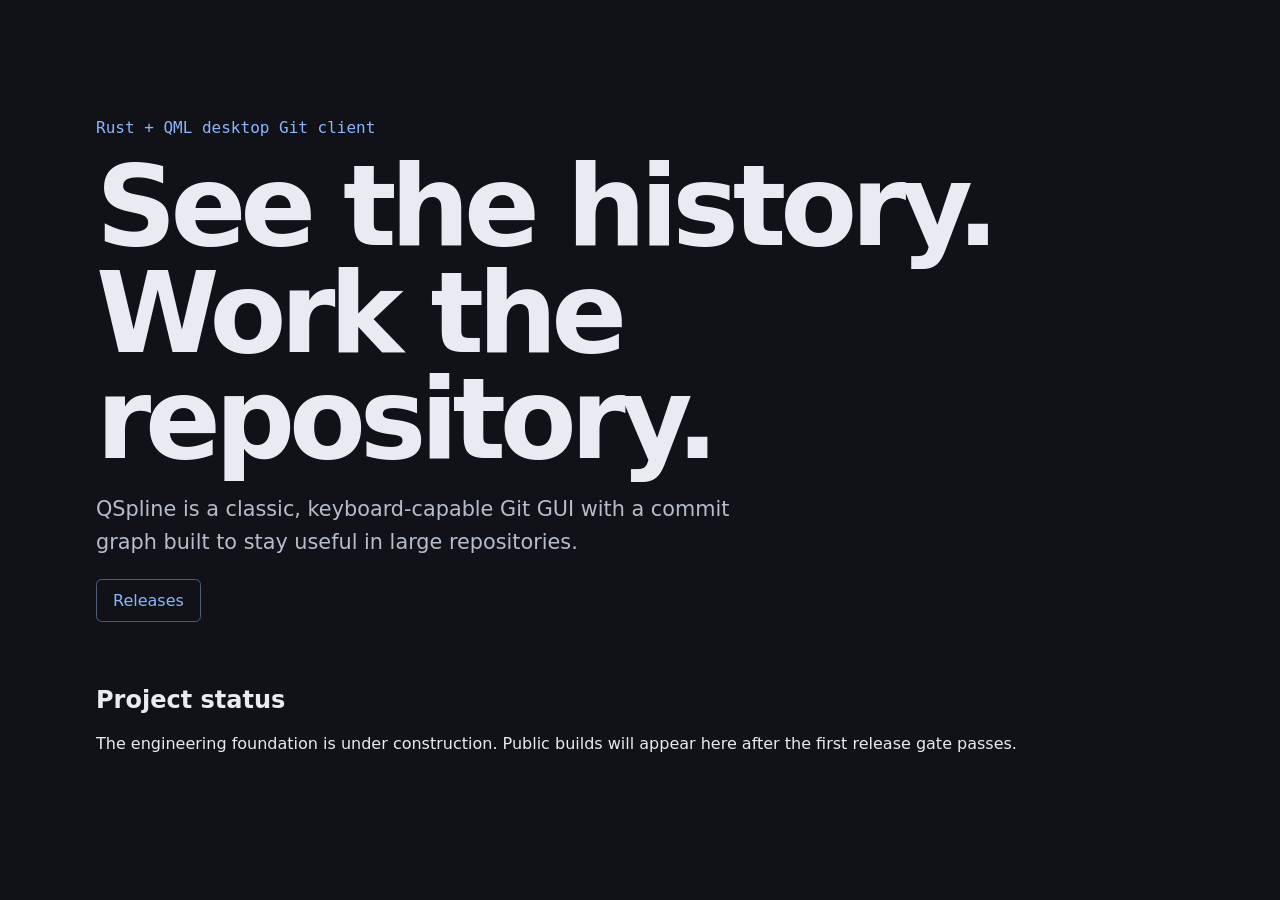
==== website/index.html @ 766a34e2 "Sync QSpline website from Forgejo" ====
<!doctype html>
<html lang="en">
<head>
  <meta charset="utf-8">
  <meta name="viewport" content="width=device-width, initial-scale=1">
  <meta name="description" content="QSpline is a graph-first Git GUI built with Rust and QML.">
  <title>QSpline</title>
  <link rel="stylesheet" href="styles.css">
</head>
<body>
  <main>
    <p class="eyebrow">Rust + QML desktop Git client</p>
    <h1>See the history. Work the repository.</h1>
    <p class="lede">QSpline is a classic, keyboard-capable Git GUI with a commit graph built to stay useful in large repositories.</p>
    <p><a class="button" href="releases.html">Releases</a></p>
    <section aria-labelledby="status-title">
      <h2 id="status-title">Project status</h2>
      <p>The engineering foundation is under construction. Public builds will appear here after the first release gate passes.</p>
    </section>
  </main>
</body>
</html>
---- website/styles.css ----
:root {
  color-scheme: dark;
  font-family: ui-sans-serif, system-ui, sans-serif;
  background: #101217;
  color: #e8ebf2;
}
body { margin: 0; }
main { max-width: 68rem; margin: 0 auto; padding: clamp(2rem, 8vw, 8rem) 1.5rem; }
h1 { max-width: 13ch; margin: 0; font-size: clamp(3rem, 9vw, 7rem); line-height: .95; letter-spacing: -.055em; }
h2 { margin-top: 4rem; }
a { color: #8bb5ff; }
.eyebrow { color: #8bb5ff; font-family: ui-monospace, monospace; }
.lede { max-width: 42rem; font-size: 1.3rem; line-height: 1.55; color: #b6bdca; }
.button { display: inline-block; padding: .7rem 1rem; border: 1px solid #4e5d78; border-radius: .35rem; text-decoration: none; }
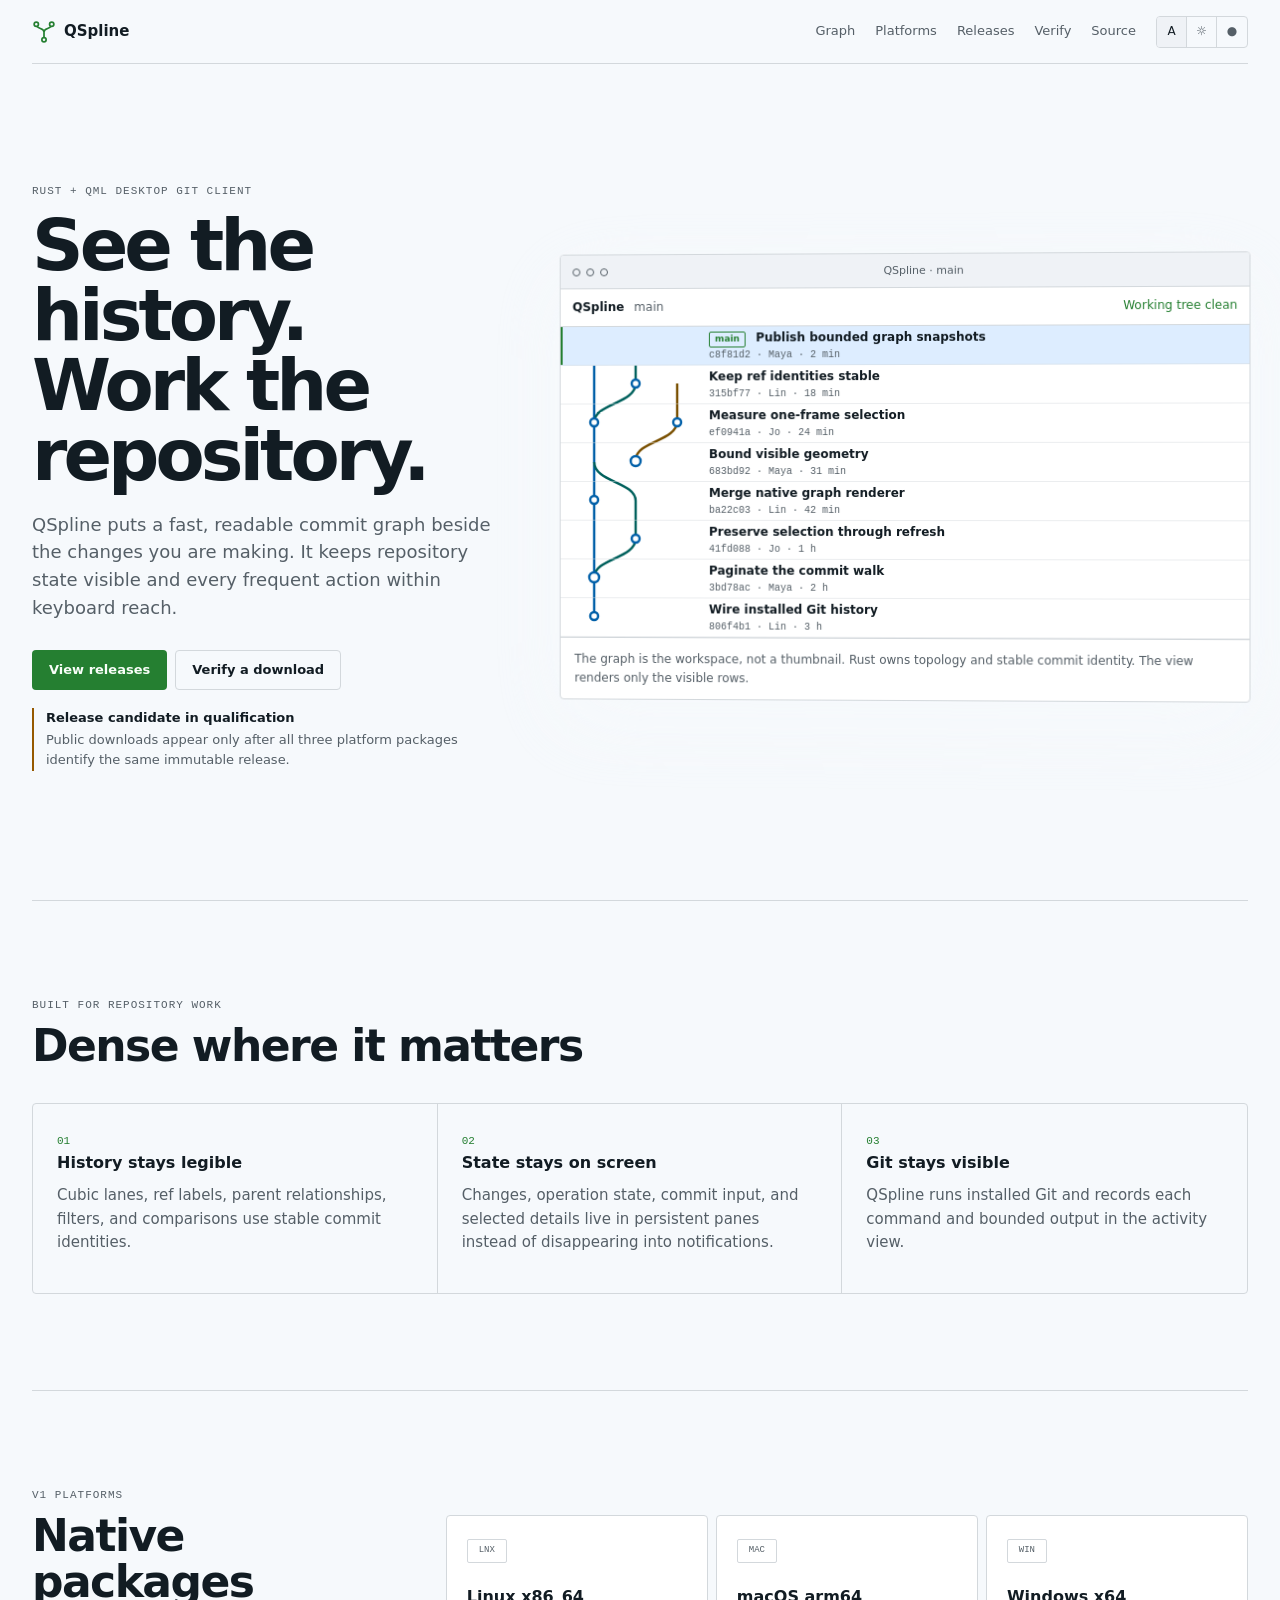
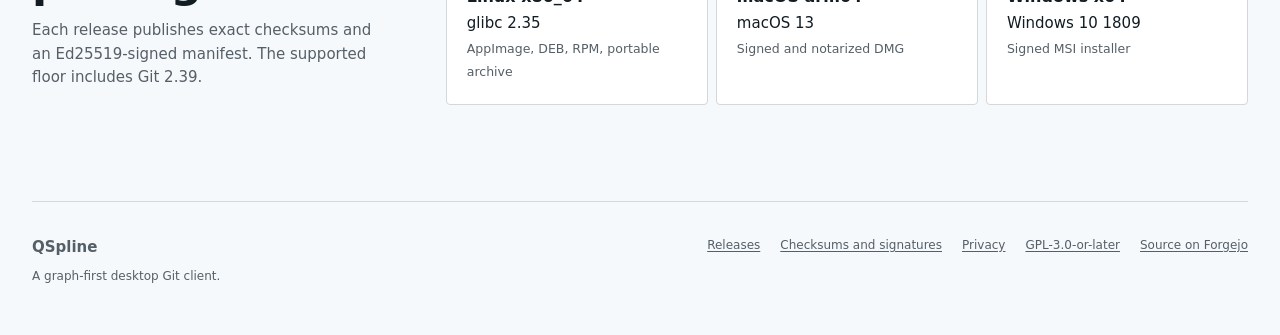
==== commit 166d0fe1: "Sync QSpline website from Forgejo" ====
--- a/website/index.html
+++ b/website/index.html
@@ -1,23 +1,110 @@
 <!doctype html>
-<html lang="en">
+<html lang="en" data-theme="dark">
 <head>
   <meta charset="utf-8">
   <meta name="viewport" content="width=device-width, initial-scale=1">
-  <meta name="description" content="QSpline is a graph-first Git GUI built with Rust and QML.">
-  <title>QSpline</title>
+  <meta name="description" content="QSpline is a graph-first desktop Git client for Linux, macOS, and Windows.">
+  <meta name="color-scheme" content="light dark">
+  <title>QSpline · Graph-first Git</title>
   <link rel="stylesheet" href="styles.css">
+  <script src="releases.js" defer></script>
 </head>
 <body>
-  <main>
-    <p class="eyebrow">Rust + QML desktop Git client</p>
-    <h1>See the history. Work the repository.</h1>
-    <p class="lede">QSpline is a classic, keyboard-capable Git GUI with a commit graph built to stay useful in large repositories.</p>
-    <p><a class="button" href="releases.html">Releases</a></p>
-    <section aria-labelledby="status-title">
-      <h2 id="status-title">Project status</h2>
-      <p>The engineering foundation is under construction. Public builds will appear here after the first release gate passes.</p>
+  <a class="skip-link" href="#content">Skip to content</a>
+  <header class="site-header">
+    <a class="wordmark" href="index.html" aria-label="QSpline home">
+      <svg viewBox="0 0 28 28" aria-hidden="true"><path d="M5 5c0 6 9 4 9 9v9M23 5c0 6-9 4-9 9"/><circle cx="5" cy="5" r="2.5"/><circle cx="23" cy="5" r="2.5"/><circle cx="14" cy="23" r="2.5"/></svg>
+      QSpline
+    </a>
+    <nav aria-label="Primary navigation">
+      <a href="#graph">Graph</a>
+      <a href="#platforms">Platforms</a>
+      <a href="releases.html">Releases</a>
+      <a href="releases.html#verify">Verify</a>
+      <a href="https://code.lamers-cloud.de/mlamers/QSpline">Source</a>
+    </nav>
+    <div class="theme-switch" role="group" aria-label="Appearance">
+      <button type="button" data-theme="system" aria-pressed="true">System</button>
+      <button type="button" data-theme="light" aria-pressed="false">Light</button>
+      <button type="button" data-theme="dark" aria-pressed="false">Dark</button>
+    </div>
+  </header>
+
+  <main id="content">
+    <section class="hero" aria-labelledby="hero-title">
+      <div class="hero-copy">
+        <p class="kicker">Rust + QML desktop Git client</p>
+        <h1 id="hero-title">See the history.<br>Work the repository.</h1>
+        <p class="lede">QSpline puts a fast, readable commit graph beside the changes you are making. It keeps repository state visible and every frequent action within keyboard reach.</p>
+        <div class="hero-actions">
+          <a class="button primary" href="releases.html" data-download-link>View releases</a>
+          <a class="button quiet" href="releases.html#verify">Verify a download</a>
+        </div>
+        <div class="availability" id="recommended-download" data-release-summary aria-live="polite" aria-atomic="true">
+          <strong>Release candidate in qualification</strong>
+          <span>Public downloads appear only after all three platform packages identify the same immutable release.</span>
+        </div>
+      </div>
+
+      <figure class="product-proof" id="graph" aria-labelledby="proof-caption">
+        <div class="window-bar" aria-hidden="true"><i></i><i></i><i></i><span>QSpline · main</span></div>
+        <div class="repository-bar"><strong>QSpline</strong><span>main</span><span class="repo-state">Working tree clean</span></div>
+        <div class="graph-table" role="img" aria-labelledby="graph-title graph-description">
+          <svg class="graph-lines" viewBox="0 0 150 312" preserveAspectRatio="none">
+            <title id="graph-title">QSpline commit graph</title>
+            <desc id="graph-description">Three labeled branch lanes merge into main across eight commits. Commit subjects repeat the topology without relying on color.</desc>
+            <path class="lane lane-a" d="M34 18v276"/>
+            <path class="lane lane-b" d="M76 18v39c0 20-42 20-42 39"/>
+            <path class="lane lane-b" d="M34 136c0 20 42 20 42 39v38c0 20-42 20-42 39"/>
+            <path class="lane lane-c" d="M118 57v38c0 20-42 20-42 39"/>
+            <g class="nodes"><circle cx="34" cy="18" r="5"/><circle cx="76" cy="57" r="4"/><circle cx="118" cy="96" r="4"/><circle cx="34" cy="96" r="4"/><circle cx="76" cy="135" r="5"/><circle cx="34" cy="174" r="4"/><circle cx="76" cy="213" r="4"/><circle cx="34" cy="252" r="5"/><circle cx="34" cy="291" r="4"/></g>
+          </svg>
+          <div class="commit selected"><span class="topology">Main lane, HEAD</span><div><b><span class="ref-pill">main</span> Publish bounded graph snapshots</b><small>c8f81d2 · Maya · 2 min</small></div></div>
+          <div class="commit"><span class="topology">Feature lane</span><div><b>Keep ref identities stable</b><small>315bf77 · Lin · 18 min</small></div></div>
+          <div class="commit"><span class="topology">Review lane</span><div><b>Measure one-frame selection</b><small>ef0941a · Jo · 24 min</small></div></div>
+          <div class="commit"><span class="topology">Main lane</span><div><b>Bound visible geometry</b><small>683bd92 · Maya · 31 min</small></div></div>
+          <div class="commit"><span class="topology">Merge to main</span><div><b>Merge native graph renderer</b><small>ba22c03 · Lin · 42 min</small></div></div>
+          <div class="commit"><span class="topology">Main lane</span><div><b>Preserve selection through refresh</b><small>41fd088 · Jo · 1 h</small></div></div>
+          <div class="commit"><span class="topology">Feature lane</span><div><b>Paginate the commit walk</b><small>3bd78ac · Maya · 2 h</small></div></div>
+          <div class="commit"><span class="topology">Merge to main</span><div><b>Wire installed Git history</b><small>806f4b1 · Lin · 3 h</small></div></div>
+        </div>
+        <figcaption id="proof-caption">The graph is the workspace, not a thumbnail. Rust owns topology and stable commit identity. The view renders only the visible rows.</figcaption>
+      </figure>
+    </section>
+
+    <section class="principles" aria-labelledby="principles-title">
+      <p class="kicker">Built for repository work</p>
+      <h2 id="principles-title">Dense where it matters</h2>
+      <div class="feature-grid">
+        <article><span class="feature-number">01</span><h3>History stays legible</h3><p>Cubic lanes, ref labels, parent relationships, filters, and comparisons use stable commit identities.</p></article>
+        <article><span class="feature-number">02</span><h3>State stays on screen</h3><p>Changes, operation state, commit input, and selected details live in persistent panes instead of disappearing into notifications.</p></article>
+        <article><span class="feature-number">03</span><h3>Git stays visible</h3><p>QSpline runs installed Git and records each command and bounded output in the activity view.</p></article>
+      </div>
+    </section>
+
+    <section class="platforms" id="platforms" aria-labelledby="platforms-title">
+      <div><p class="kicker">v1 platforms</p><h2 id="platforms-title">Native packages</h2><p>Each release publishes exact checksums and an Ed25519-signed manifest. The supported floor includes Git 2.39.</p></div>
+      <div class="platform-grid">
+        <article><span aria-hidden="true">LNX</span><h3>Linux x86_64</h3><p>glibc 2.35</p><small>AppImage, DEB, RPM, portable archive</small></article>
+        <article><span aria-hidden="true">MAC</span><h3>macOS arm64</h3><p>macOS 13</p><small>Signed and notarized DMG</small></article>
+        <article><span aria-hidden="true">WIN</span><h3>Windows x64</h3><p>Windows 10 1809</p><small>Signed MSI installer</small></article>
+      </div>
+      <div class="unsupported" data-unsupported hidden tabindex="-1">
+        <strong data-unsupported-title>This platform is not in v1.</strong>
+        <p>QSpline v1 publishes Linux x86_64, macOS arm64, and Windows x64. You can build from source or follow the release feed.</p>
+      </div>
     </section>
   </main>
+
+  <footer>
+    <div><a class="wordmark" href="index.html">QSpline</a><p>A graph-first desktop Git client.</p></div>
+    <nav aria-label="Project links">
+      <a href="releases.html">Releases</a>
+      <a href="releases.html#verify">Checksums and signatures</a>
+      <a href="releases.html#privacy">Privacy</a>
+      <a href="https://www.gnu.org/licenses/gpl-3.0.html">GPL-3.0-or-later</a>
+      <a href="https://code.lamers-cloud.de/mlamers/QSpline">Source on Forgejo</a>
+    </nav>
+  </footer>
 </body>
 </html>
-
--- a/website/styles.css
+++ b/website/styles.css
@@ -1,15 +1,216 @@
 :root {
+  color-scheme: light dark;
+  --font-display: -apple-system, BlinkMacSystemFont, "SF Pro Display", "Segoe UI", system-ui, sans-serif;
+  --font-body: -apple-system, BlinkMacSystemFont, "SF Pro Text", "Segoe UI", system-ui, sans-serif;
+  --font-mono: "JetBrains Mono", "IBM Plex Mono", ui-monospace, Menlo, Consolas, monospace;
+  --radius: 4px;
+  --page: min(100% - 40px, 1440px);
+}
+
+html[data-theme="light"] {
+  --bg: oklch(98% 0.005 250);
+  --surface: oklch(100% 0 0);
+  --surface-2: oklch(96% 0.006 250);
+  --fg: oklch(22% 0.02 240);
+  --muted: oklch(48% 0.018 240);
+  --border: oklch(88% 0.008 240);
+  --accent: oklch(52.6% 0.142 145.2);
+  --accent-fg: oklch(99% 0.01 145);
+  --danger: oklch(49% 0.18 25);
+  --warning: oklch(52% 0.14 75);
+  --lane-a: oklch(48% 0.14 250);
+  --lane-b: oklch(42% 0.12 190);
+  --lane-c: oklch(46% 0.13 85);
+  --selection: oklch(94% 0.03 250);
+  color-scheme: light;
+}
+
+html[data-theme="dark"] {
+  --bg: oklch(18% 0.012 250);
+  --surface: oklch(22.5% 0.010 250);
+  --surface-2: oklch(27% 0.010 250);
+  --fg: oklch(93% 0.010 240);
+  --muted: oklch(70% 0.014 240);
+  --border: oklch(35% 0.010 240);
+  --accent: oklch(72% 0.16 145);
+  --accent-fg: oklch(18% 0.03 145);
+  --danger: oklch(70% 0.18 25);
+  --warning: oklch(80% 0.14 75);
+  --lane-a: oklch(72% 0.14 250);
+  --lane-b: oklch(74% 0.13 190);
+  --lane-c: oklch(76% 0.14 95);
+  --selection: oklch(31% 0.04 250);
   color-scheme: dark;
-  font-family: ui-sans-serif, system-ui, sans-serif;
-  background: #101217;
-  color: #e8ebf2;
-}
-body { margin: 0; }
-main { max-width: 68rem; margin: 0 auto; padding: clamp(2rem, 8vw, 8rem) 1.5rem; }
-h1 { max-width: 13ch; margin: 0; font-size: clamp(3rem, 9vw, 7rem); line-height: .95; letter-spacing: -.055em; }
-h2 { margin-top: 4rem; }
-a { color: #8bb5ff; }
-.eyebrow { color: #8bb5ff; font-family: ui-monospace, monospace; }
-.lede { max-width: 42rem; font-size: 1.3rem; line-height: 1.55; color: #b6bdca; }
-.button { display: inline-block; padding: .7rem 1rem; border: 1px solid #4e5d78; border-radius: .35rem; text-decoration: none; }
-
+}
+
+* { box-sizing: border-box; }
+html { scroll-behavior: smooth; }
+body { margin: 0; min-width: 320px; background: var(--bg); color: var(--fg); font-family: var(--font-body); font-size: 15px; line-height: 1.55; }
+a { color: inherit; text-underline-offset: .2em; }
+button { color: inherit; font: inherit; }
+:focus-visible { outline: 2px solid var(--accent); outline-offset: 3px; }
+[hidden] { display: none !important; }
+.skip-link { position: fixed; z-index: 20; top: 8px; left: 8px; padding: 8px 12px; background: var(--accent); color: var(--accent-fg); transform: translateY(-150%); }
+.skip-link:focus { transform: none; }
+
+.site-header { width: var(--page); min-height: 56px; margin: 0 auto; display: flex; align-items: center; gap: 20px; border-bottom: 1px solid var(--border); }
+.wordmark { display: inline-flex; align-items: center; gap: 8px; font-size: 15px; font-weight: 720; text-decoration: none; }
+.wordmark svg { width: 24px; height: 24px; fill: var(--bg); stroke: var(--accent); stroke-width: 2; }
+.site-header nav { display: none; gap: 20px; margin-left: auto; }
+.site-header nav a { color: var(--muted); font-size: 13px; text-decoration: none; }
+.site-header nav a:hover, .site-header nav a[aria-current="page"] { color: var(--fg); }
+.theme-switch { display: flex; margin-left: auto; border: 1px solid var(--border); border-radius: var(--radius); overflow: hidden; }
+.theme-switch button { width: 30px; height: 30px; padding: 0; overflow: hidden; border: 0; border-right: 1px solid var(--border); background: transparent; color: transparent; font-size: 0; }
+.theme-switch button:last-child { border-right: 0; }
+.theme-switch button::after { display: block; color: var(--muted); font-size: 12px; }
+.theme-switch button[data-theme="system"]::after { content: "A"; }
+.theme-switch button[data-theme="light"]::after { content: "☼"; }
+.theme-switch button[data-theme="dark"]::after { content: "●"; }
+.theme-switch button[aria-pressed="true"] { background: var(--surface-2); }
+.theme-switch button[aria-pressed="true"]::after { color: var(--fg); }
+
+main, footer { width: var(--page); margin: 0 auto; }
+.hero { display: grid; gap: 42px; padding: 64px 0 76px; }
+.hero-copy { align-self: center; }
+.kicker { margin: 0 0 9px; color: var(--muted); font-family: var(--font-mono); font-size: 11px; letter-spacing: .09em; text-transform: uppercase; }
+h1, h2, h3, p { margin-top: 0; }
+h1 { margin-bottom: 20px; font-size: clamp(42px, 12vw, 70px); font-weight: 720; letter-spacing: -.055em; line-height: .98; }
+h2 { margin-bottom: 14px; font-size: clamp(30px, 6vw, 44px); letter-spacing: -.035em; line-height: 1.05; }
+h3 { margin-bottom: 8px; font-size: 16px; }
+.lede { max-width: 47ch; color: var(--muted); font-size: 18px; line-height: 1.55; }
+.hero-actions { display: flex; flex-wrap: wrap; gap: 8px; margin: 28px 0 18px; }
+.button { display: inline-flex; align-items: center; justify-content: center; min-height: 40px; padding: 0 16px; border: 1px solid var(--border); border-radius: var(--radius); font-size: 13px; font-weight: 680; text-decoration: none; }
+.button.primary { border-color: transparent; background: var(--accent); color: var(--accent-fg); }
+.button.quiet:hover { background: var(--surface-2); }
+.availability, [data-release-summary] { display: grid; gap: 2px; max-width: 590px; padding-left: 12px; border-left: 2px solid var(--warning); color: var(--muted); font-size: 13px; }
+.availability strong, [data-release-summary] strong { color: var(--fg); }
+
+.product-proof { min-width: 0; margin: 0; overflow: hidden; border: 1px solid var(--border); border-radius: var(--radius); background: var(--surface); box-shadow: 0 24px 80px color-mix(in oklch, var(--bg), transparent 30%); }
+.window-bar { display: flex; align-items: center; gap: 6px; height: 34px; padding: 0 12px; border-bottom: 1px solid var(--border); background: var(--surface-2); }
+.window-bar i { width: 8px; height: 8px; border: 1px solid var(--muted); border-radius: 50%; }
+.window-bar span { margin: 0 auto; color: var(--muted); font-size: 11px; }
+.repository-bar { display: flex; align-items: center; gap: 10px; height: 38px; padding: 0 12px; border-bottom: 1px solid var(--border); font-size: 12px; }
+.repository-bar > span { color: var(--muted); }
+.repository-bar .repo-state { margin-left: auto; color: var(--accent); }
+.graph-table { position: relative; height: 312px; overflow: hidden; }
+.graph-lines { position: absolute; z-index: 1; inset: 0 auto 0 0; width: 150px; height: 312px; fill: var(--surface); stroke-width: 2.4; }
+.graph-lines .lane { fill: none; vector-effect: non-scaling-stroke; }
+.lane-a { stroke: var(--lane-a); }
+.lane-b { stroke: var(--lane-b); }
+.lane-c { stroke: var(--lane-c); }
+.nodes { fill: var(--surface); stroke: var(--lane-a); stroke-width: 2.4; vector-effect: non-scaling-stroke; }
+.commit { position: relative; z-index: 2; display: grid; grid-template-columns: 150px minmax(0, 1fr); align-items: center; height: 39px; padding-right: 12px; border-bottom: 1px solid color-mix(in oklch, var(--border), transparent 55%); }
+.commit.selected { background: var(--selection); box-shadow: inset 2px 0 var(--accent); }
+.commit .topology { padding-left: 10px; overflow: hidden; color: transparent; font-size: 0; }
+.commit div { min-width: 0; }
+.commit b, .commit small { display: block; overflow: hidden; text-overflow: ellipsis; white-space: nowrap; }
+.commit b { font-size: 12px; }
+.commit small { color: var(--muted); font-family: var(--font-mono); font-size: 10px; }
+.ref-pill { display: inline-flex; height: 16px; align-items: center; margin-right: 6px; padding: 0 5px; border: 1px solid var(--accent); border-radius: 2px; color: var(--accent); font-size: 9px; }
+.product-proof figcaption { padding: 12px 14px; border-top: 1px solid var(--border); color: var(--muted); font-size: 12px; }
+
+.principles, .platforms { padding: 72px 0; border-top: 1px solid var(--border); }
+.feature-grid { display: grid; gap: 0; margin-top: 34px; border: 1px solid var(--border); border-radius: var(--radius); }
+.feature-grid article { padding: 24px; border-bottom: 1px solid var(--border); }
+.feature-grid article:last-child { border-bottom: 0; }
+.feature-grid p, .platforms > div:first-child > p:last-child { color: var(--muted); }
+.feature-number { color: var(--accent); font-family: var(--font-mono); font-size: 11px; }
+.platform-grid { display: grid; gap: 8px; margin-top: 28px; }
+.platform-grid article { padding: 20px; border: 1px solid var(--border); border-radius: var(--radius); background: var(--surface); }
+.platform-grid article > span { display: inline-flex; min-width: 40px; height: 24px; align-items: center; justify-content: center; margin-bottom: 22px; border: 1px solid var(--border); border-radius: 2px; color: var(--muted); font-family: var(--font-mono); font-size: 9px; }
+.platform-grid h3, .platform-grid p { margin-bottom: 2px; }
+.platform-grid small { color: var(--muted); }
+.unsupported { margin-top: 16px; padding: 16px; border: 1px solid var(--danger); border-radius: var(--radius); background: color-mix(in oklch, var(--danger) 8%, var(--surface)); }
+.unsupported p { margin: 4px 0 0; color: var(--muted); }
+
+.release-page { max-width: 1120px; }
+.release-intro { max-width: 720px; padding: 72px 0 56px; }
+.release-intro p:last-child { color: var(--muted); font-size: 18px; }
+.recommendation, .verification, .policy, .release-page > section { padding: 48px 0; border-top: 1px solid var(--border); }
+.recommendation [data-release-summary] { margin-top: 20px; }
+.recommended-asset { display: flex; flex-wrap: wrap; align-items: center; gap: 10px; }
+.recommended-asset .button { margin-top: 10px; }
+.section-heading { display: flex; align-items: end; justify-content: space-between; gap: 16px; }
+.text-link { color: var(--accent); font-size: 13px; }
+.release-list { display: grid; gap: 12px; margin-top: 20px; }
+.release-card { overflow: hidden; border: 1px solid var(--border); border-radius: var(--radius); background: var(--surface); }
+.release-card > header { display: flex; flex-wrap: wrap; align-items: baseline; gap: 10px; padding: 16px 18px; border-bottom: 1px solid var(--border); }
+.release-card h3 { margin: 0; font-size: 20px; }
+.channel { padding: 2px 6px; border: 1px solid var(--border); border-radius: 2px; color: var(--muted); font-family: var(--font-mono); font-size: 10px; text-transform: uppercase; }
+.release-card time { margin-left: auto; color: var(--muted); font-size: 12px; }
+.release-notes { margin: 0; padding: 14px 18px 14px 36px; border-bottom: 1px solid var(--border); color: var(--muted); }
+.asset-list { margin: 0; padding: 0; list-style: none; }
+.asset { display: grid; gap: 8px; padding: 14px 18px; border-bottom: 1px solid var(--border); }
+.asset:last-child { border-bottom: 0; }
+.asset-name { min-width: 0; }
+.asset-name a { color: var(--fg); font-weight: 650; overflow-wrap: anywhere; }
+.asset-name small, .asset-meta { display: block; color: var(--muted); }
+.asset-meta { font-size: 12px; }
+.digest { overflow-x: auto; color: var(--muted); font-family: var(--font-mono); font-size: 10px; white-space: nowrap; }
+.empty-release { padding: 22px; border: 1px solid var(--border); border-radius: var(--radius); background: var(--surface); }
+.empty-release p { margin: 4px 0 0; color: var(--muted); }
+.verification > p { max-width: 72ch; color: var(--muted); }
+.verify-steps { display: grid; gap: 16px; margin: 28px 0; padding: 0; list-style: none; counter-reset: verify; }
+.verify-steps li { display: grid; grid-template-columns: 34px 1fr; column-gap: 12px; counter-increment: verify; }
+.verify-steps li::before { content: counter(verify); display: flex; width: 28px; height: 28px; grid-row: span 2; align-items: center; justify-content: center; border: 1px solid var(--border); border-radius: 50%; color: var(--accent); font-family: var(--font-mono); font-size: 11px; }
+.verify-steps span { color: var(--muted); }
+pre { max-width: 100%; margin: 22px 0; padding: 16px; overflow-x: auto; border: 1px solid var(--border); border-radius: var(--radius); background: var(--surface); color: var(--fg); font: 11px/1.7 var(--font-mono); }
+.trust-files { display: flex; flex-wrap: wrap; gap: 8px; }
+.trust-files a { font-size: 12px; }
+.policy { max-width: 780px; }
+.policy p { color: var(--muted); }
+
+footer { display: grid; gap: 24px; padding: 34px 0 50px; border-top: 1px solid var(--border); color: var(--muted); font-size: 12px; }
+footer p { margin: 8px 0 0; }
+footer nav { display: flex; flex-wrap: wrap; gap: 12px 20px; }
+footer nav a { color: var(--muted); }
+
+@media (prefers-reduced-motion: reduce) {
+  html { scroll-behavior: auto; }
+}
+
+/* Tablet 768 layout */
+@media (min-width: 700px) {
+  :root { --page: min(100% - 64px, 1440px); }
+  .site-header { min-height: 64px; }
+  .site-header nav { display: flex; }
+  .theme-switch { margin-left: 0; }
+  .hero { padding: 80px 0 90px; }
+  .feature-grid, .platform-grid { grid-template-columns: repeat(3, 1fr); }
+  .feature-grid article { border-right: 1px solid var(--border); border-bottom: 0; }
+  .feature-grid article:last-child { border-right: 0; }
+  .asset { grid-template-columns: minmax(220px, 1.4fr) minmax(150px, .8fr) minmax(250px, 1.2fr); align-items: center; }
+  footer { grid-template-columns: 1fr auto; align-items: start; }
+  footer nav { justify-content: end; }
+}
+
+/* Laptop 1280 layout */
+@media (min-width: 1100px) {
+  .hero { grid-template-columns: minmax(390px, .8fr) minmax(560px, 1.2fr); align-items: center; gap: 64px; min-height: calc(100vh - 64px); }
+  h1 { font-size: clamp(62px, 5.6vw, 82px); }
+  .product-proof { transform: perspective(1200px) rotateY(-1.5deg); }
+  .principles, .platforms { padding: 96px 0; }
+  .platforms { display: grid; grid-template-columns: .6fr 1.4fr; gap: 70px; }
+  .platforms .unsupported { grid-column: 1 / -1; }
+  .release-intro { padding-top: 96px; }
+}
+
+/* Wide 1440 layout */
+@media (min-width: 1400px) {
+  :root { --page: min(100% - 96px, 1440px); }
+  .hero { grid-template-columns: 520px minmax(720px, 1fr); gap: 88px; }
+  .graph-table, .graph-lines { height: 352px; }
+  .commit { height: 44px; }
+  .commit b { font-size: 13px; }
+  .product-proof figcaption { padding: 14px 18px; }
+}
+
+@media (max-width: 430px) {
+  .site-header { gap: 10px; }
+  .theme-switch { margin-left: auto; }
+  .hero { padding-top: 48px; }
+  .repository-bar .repo-state { display: none; }
+  .graph-lines { width: 104px; }
+  .commit { grid-template-columns: 104px minmax(0, 1fr); }
+  .section-heading { align-items: start; flex-direction: column; }
+}
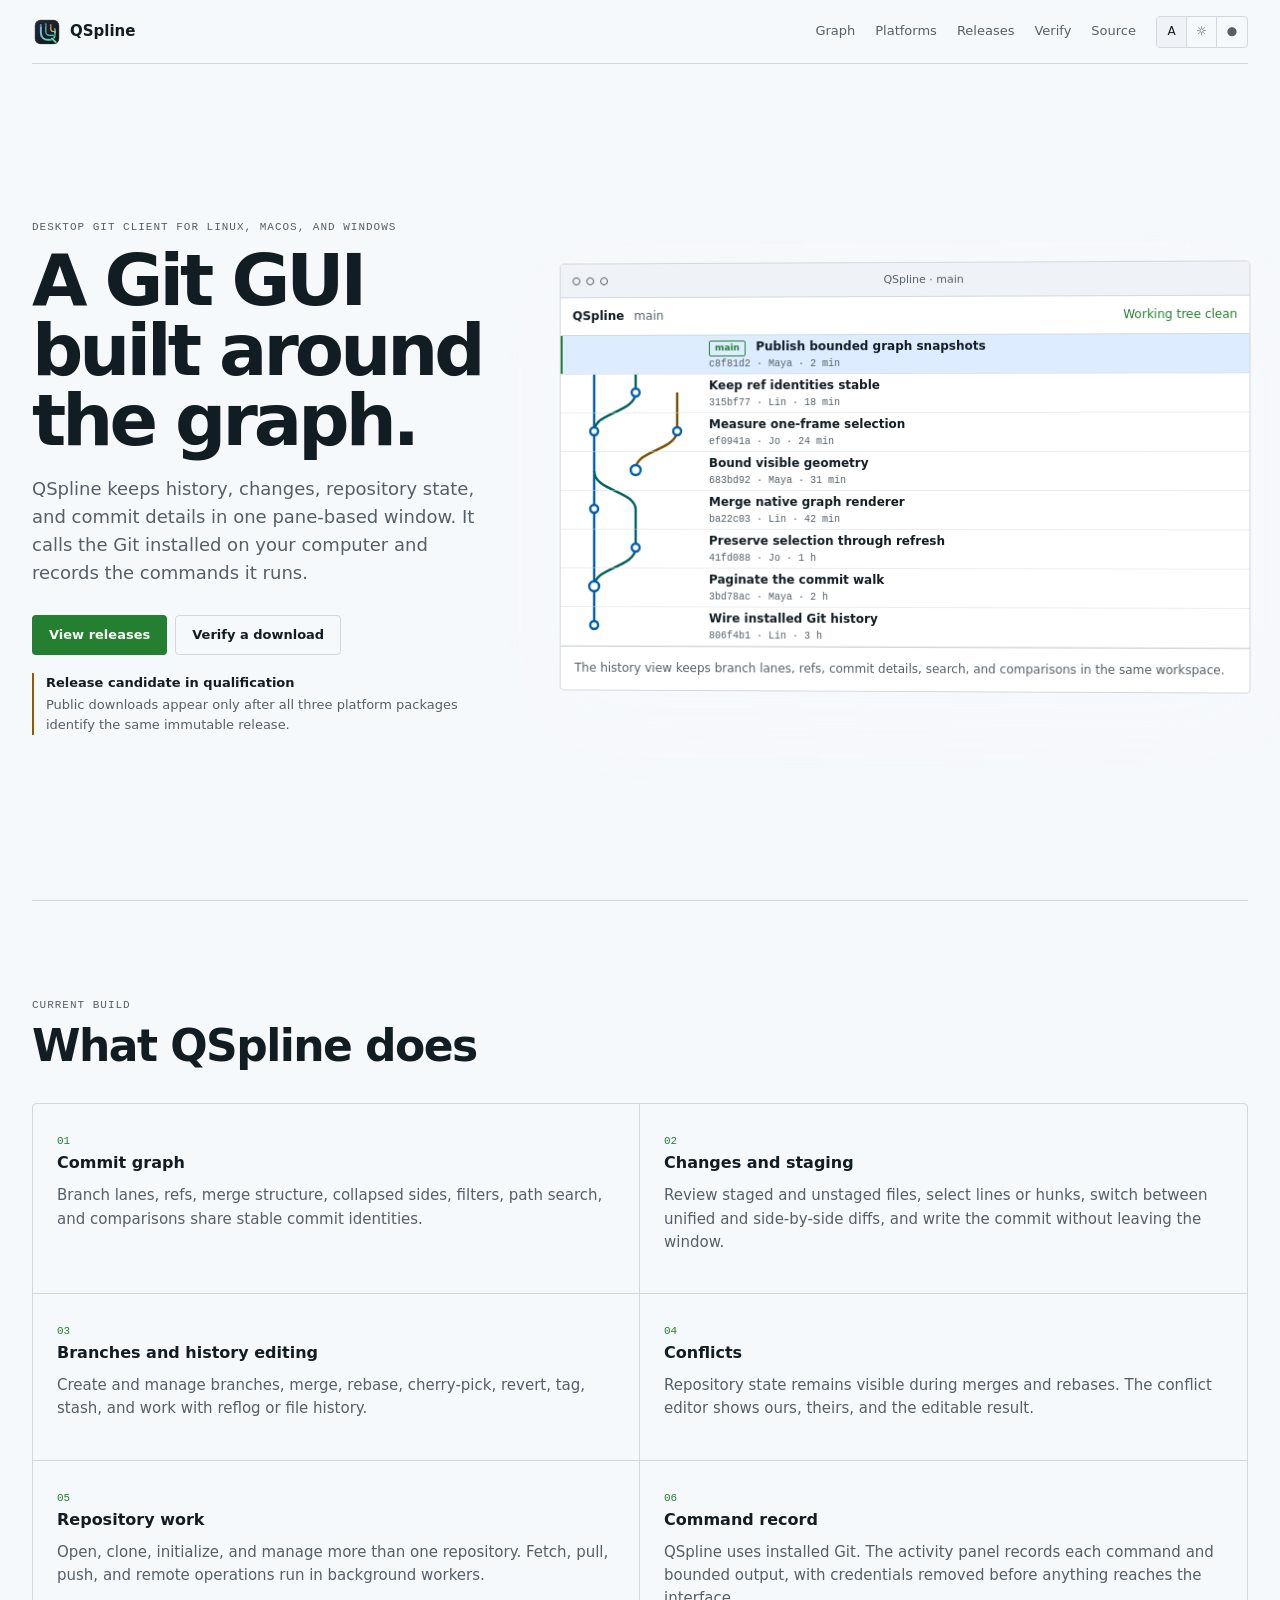
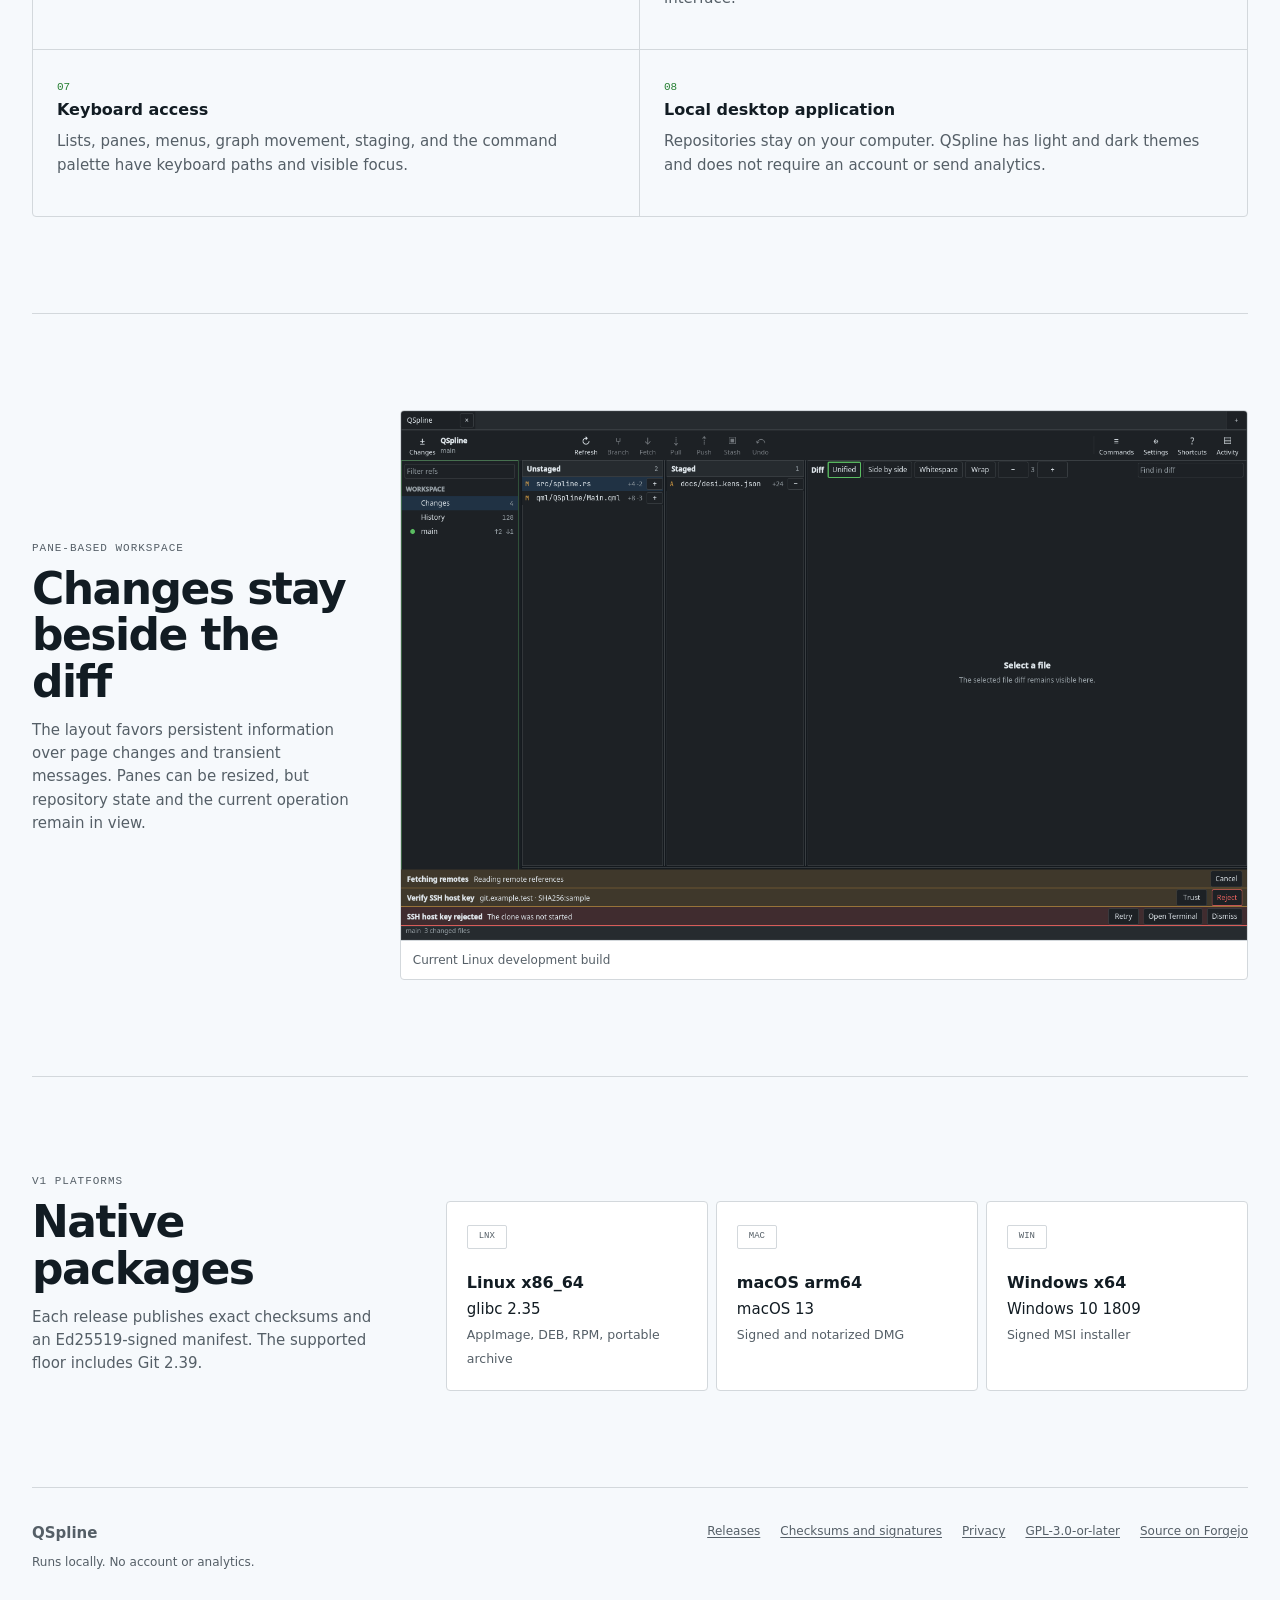
==== commit 8b5cfd06: "Sync QSpline website from Forgejo" ====
--- a/website/index.html
+++ b/website/index.html
@@ -3,9 +3,19 @@
 <head>
   <meta charset="utf-8">
   <meta name="viewport" content="width=device-width, initial-scale=1">
-  <meta name="description" content="QSpline is a graph-first desktop Git client for Linux, macOS, and Windows.">
+  <meta name="description" content="QSpline is a desktop Git client built around a commit graph, persistent panes, and installed Git.">
   <meta name="color-scheme" content="light dark">
-  <title>QSpline · Graph-first Git</title>
+  <meta name="theme-color" content="#11151c" media="(prefers-color-scheme: dark)">
+  <meta name="theme-color" content="#f7f8fa" media="(prefers-color-scheme: light)">
+  <meta property="og:title" content="QSpline · Desktop Git client">
+  <meta property="og:description" content="A desktop Git client built around a commit graph, persistent panes, and installed Git.">
+  <meta property="og:type" content="website">
+  <meta property="og:image" content="assets/brand/qspline-feature.png">
+  <title>QSpline · Desktop Git client</title>
+  <link rel="icon" href="assets/brand/qspline-icon.svg" type="image/svg+xml">
+  <link rel="icon" href="assets/brand/favicon-32.png" sizes="32x32" type="image/png">
+  <link rel="apple-touch-icon" href="assets/brand/apple-touch-icon.png" sizes="180x180">
+  <link rel="manifest" href="site.webmanifest">
   <link rel="stylesheet" href="styles.css">
   <script src="releases.js" defer></script>
 </head>
@@ -13,7 +23,7 @@
   <a class="skip-link" href="#content">Skip to content</a>
   <header class="site-header">
     <a class="wordmark" href="index.html" aria-label="QSpline home">
-      <svg viewBox="0 0 28 28" aria-hidden="true"><path d="M5 5c0 6 9 4 9 9v9M23 5c0 6-9 4-9 9"/><circle cx="5" cy="5" r="2.5"/><circle cx="23" cy="5" r="2.5"/><circle cx="14" cy="23" r="2.5"/></svg>
+      <img src="assets/brand/qspline-icon.svg" alt="" width="30" height="30">
       QSpline
     </a>
     <nav aria-label="Primary navigation">
@@ -33,9 +43,9 @@
   <main id="content">
     <section class="hero" aria-labelledby="hero-title">
       <div class="hero-copy">
-        <p class="kicker">Rust + QML desktop Git client</p>
-        <h1 id="hero-title">See the history.<br>Work the repository.</h1>
-        <p class="lede">QSpline puts a fast, readable commit graph beside the changes you are making. It keeps repository state visible and every frequent action within keyboard reach.</p>
+        <p class="kicker">Desktop Git client for Linux, macOS, and Windows</p>
+        <h1 id="hero-title">A Git GUI built around the graph.</h1>
+        <p class="lede">QSpline keeps history, changes, repository state, and commit details in one pane-based window. It calls the Git installed on your computer and records the commands it runs.</p>
         <div class="hero-actions">
           <a class="button primary" href="releases.html" data-download-link>View releases</a>
           <a class="button quiet" href="releases.html#verify">Verify a download</a>
@@ -68,18 +78,28 @@
           <div class="commit"><span class="topology">Feature lane</span><div><b>Paginate the commit walk</b><small>3bd78ac · Maya · 2 h</small></div></div>
           <div class="commit"><span class="topology">Merge to main</span><div><b>Wire installed Git history</b><small>806f4b1 · Lin · 3 h</small></div></div>
         </div>
-        <figcaption id="proof-caption">The graph is the workspace, not a thumbnail. Rust owns topology and stable commit identity. The view renders only the visible rows.</figcaption>
+        <figcaption id="proof-caption">The history view keeps branch lanes, refs, commit details, search, and comparisons in the same workspace.</figcaption>
       </figure>
     </section>
 
     <section class="principles" aria-labelledby="principles-title">
-      <p class="kicker">Built for repository work</p>
-      <h2 id="principles-title">Dense where it matters</h2>
+      <p class="kicker">Current build</p>
+      <h2 id="principles-title">What QSpline does</h2>
       <div class="feature-grid">
-        <article><span class="feature-number">01</span><h3>History stays legible</h3><p>Cubic lanes, ref labels, parent relationships, filters, and comparisons use stable commit identities.</p></article>
-        <article><span class="feature-number">02</span><h3>State stays on screen</h3><p>Changes, operation state, commit input, and selected details live in persistent panes instead of disappearing into notifications.</p></article>
-        <article><span class="feature-number">03</span><h3>Git stays visible</h3><p>QSpline runs installed Git and records each command and bounded output in the activity view.</p></article>
+        <article><span class="feature-number">01</span><h3>Commit graph</h3><p>Branch lanes, refs, merge structure, collapsed sides, filters, path search, and comparisons share stable commit identities.</p></article>
+        <article><span class="feature-number">02</span><h3>Changes and staging</h3><p>Review staged and unstaged files, select lines or hunks, switch between unified and side-by-side diffs, and write the commit without leaving the window.</p></article>
+        <article><span class="feature-number">03</span><h3>Branches and history editing</h3><p>Create and manage branches, merge, rebase, cherry-pick, revert, tag, stash, and work with reflog or file history.</p></article>
+        <article><span class="feature-number">04</span><h3>Conflicts</h3><p>Repository state remains visible during merges and rebases. The conflict editor shows ours, theirs, and the editable result.</p></article>
+        <article><span class="feature-number">05</span><h3>Repository work</h3><p>Open, clone, initialize, and manage more than one repository. Fetch, pull, push, and remote operations run in background workers.</p></article>
+        <article><span class="feature-number">06</span><h3>Command record</h3><p>QSpline uses installed Git. The activity panel records each command and bounded output, with credentials removed before anything reaches the interface.</p></article>
+        <article><span class="feature-number">07</span><h3>Keyboard access</h3><p>Lists, panes, menus, graph movement, staging, and the command palette have keyboard paths and visible focus.</p></article>
+        <article><span class="feature-number">08</span><h3>Local desktop application</h3><p>Repositories stay on your computer. QSpline has light and dark themes and does not require an account or send analytics.</p></article>
       </div>
+    </section>
+
+    <section class="workspace-shot" aria-labelledby="workspace-title">
+      <div><p class="kicker">Pane-based workspace</p><h2 id="workspace-title">Changes stay beside the diff</h2><p>The layout favors persistent information over page changes and transient messages. Panes can be resized, but repository state and the current operation remain in view.</p></div>
+      <figure><img src="assets/qspline-workspace-dark.png" width="1440" height="900" loading="lazy" alt="QSpline Changes view with repository sidebar, staged and unstaged files, diff pane, and persistent operation banners"><figcaption>Current Linux development build</figcaption></figure>
     </section>
 
     <section class="platforms" id="platforms" aria-labelledby="platforms-title">
@@ -97,7 +117,7 @@
   </main>
 
   <footer>
-    <div><a class="wordmark" href="index.html">QSpline</a><p>A graph-first desktop Git client.</p></div>
+      <div><a class="wordmark" href="index.html">QSpline</a><p>Runs locally. No account or analytics.</p></div>
     <nav aria-label="Project links">
       <a href="releases.html">Releases</a>
       <a href="releases.html#verify">Checksums and signatures</a>
--- a/website/styles.css
+++ b/website/styles.css
@@ -55,7 +55,7 @@
 
 .site-header { width: var(--page); min-height: 56px; margin: 0 auto; display: flex; align-items: center; gap: 20px; border-bottom: 1px solid var(--border); }
 .wordmark { display: inline-flex; align-items: center; gap: 8px; font-size: 15px; font-weight: 720; text-decoration: none; }
-.wordmark svg { width: 24px; height: 24px; fill: var(--bg); stroke: var(--accent); stroke-width: 2; }
+.wordmark img { display: block; width: 30px; height: 30px; border-radius: 7px; }
 .site-header nav { display: none; gap: 20px; margin-left: auto; }
 .site-header nav a { color: var(--muted); font-size: 13px; text-decoration: none; }
 .site-header nav a:hover, .site-header nav a[aria-current="page"] { color: var(--fg); }
@@ -109,12 +109,17 @@
 .ref-pill { display: inline-flex; height: 16px; align-items: center; margin-right: 6px; padding: 0 5px; border: 1px solid var(--accent); border-radius: 2px; color: var(--accent); font-size: 9px; }
 .product-proof figcaption { padding: 12px 14px; border-top: 1px solid var(--border); color: var(--muted); font-size: 12px; }
 
-.principles, .platforms { padding: 72px 0; border-top: 1px solid var(--border); }
+.principles, .workspace-shot, .platforms { padding: 72px 0; border-top: 1px solid var(--border); }
 .feature-grid { display: grid; gap: 0; margin-top: 34px; border: 1px solid var(--border); border-radius: var(--radius); }
 .feature-grid article { padding: 24px; border-bottom: 1px solid var(--border); }
 .feature-grid article:last-child { border-bottom: 0; }
 .feature-grid p, .platforms > div:first-child > p:last-child { color: var(--muted); }
 .feature-number { color: var(--accent); font-family: var(--font-mono); font-size: 11px; }
+.workspace-shot { display: grid; gap: 28px; }
+.workspace-shot > div > p:last-child { max-width: 58ch; color: var(--muted); }
+.workspace-shot figure { overflow: hidden; margin: 0; border: 1px solid var(--border); border-radius: var(--radius); background: var(--surface); }
+.workspace-shot img { display: block; width: 100%; height: auto; }
+.workspace-shot figcaption { padding: 10px 12px; border-top: 1px solid var(--border); color: var(--muted); font-size: 12px; }
 .platform-grid { display: grid; gap: 8px; margin-top: 28px; }
 .platform-grid article { padding: 20px; border: 1px solid var(--border); border-radius: var(--radius); background: var(--surface); }
 .platform-grid article > span { display: inline-flex; min-width: 40px; height: 24px; align-items: center; justify-content: center; margin-bottom: 22px; border: 1px solid var(--border); border-radius: 2px; color: var(--muted); font-family: var(--font-mono); font-size: 9px; }
@@ -176,9 +181,11 @@
   .site-header nav { display: flex; }
   .theme-switch { margin-left: 0; }
   .hero { padding: 80px 0 90px; }
-  .feature-grid, .platform-grid { grid-template-columns: repeat(3, 1fr); }
-  .feature-grid article { border-right: 1px solid var(--border); border-bottom: 0; }
-  .feature-grid article:last-child { border-right: 0; }
+  .feature-grid { grid-template-columns: repeat(2, 1fr); }
+  .platform-grid { grid-template-columns: repeat(3, 1fr); }
+  .feature-grid article { border-right: 1px solid var(--border); }
+  .feature-grid article:nth-child(2n) { border-right: 0; }
+  .feature-grid article:nth-last-child(-n+2) { border-bottom: 0; }
   .asset { grid-template-columns: minmax(220px, 1.4fr) minmax(150px, .8fr) minmax(250px, 1.2fr); align-items: center; }
   footer { grid-template-columns: 1fr auto; align-items: start; }
   footer nav { justify-content: end; }
@@ -187,9 +194,10 @@
 /* Laptop 1280 layout */
 @media (min-width: 1100px) {
   .hero { grid-template-columns: minmax(390px, .8fr) minmax(560px, 1.2fr); align-items: center; gap: 64px; min-height: calc(100vh - 64px); }
+  .workspace-shot { grid-template-columns: minmax(260px, .55fr) minmax(640px, 1.45fr); align-items: center; gap: 46px; }
   h1 { font-size: clamp(62px, 5.6vw, 82px); }
   .product-proof { transform: perspective(1200px) rotateY(-1.5deg); }
-  .principles, .platforms { padding: 96px 0; }
+  .principles, .workspace-shot, .platforms { padding: 96px 0; }
   .platforms { display: grid; grid-template-columns: .6fr 1.4fr; gap: 70px; }
   .platforms .unsupported { grid-column: 1 / -1; }
   .release-intro { padding-top: 96px; }
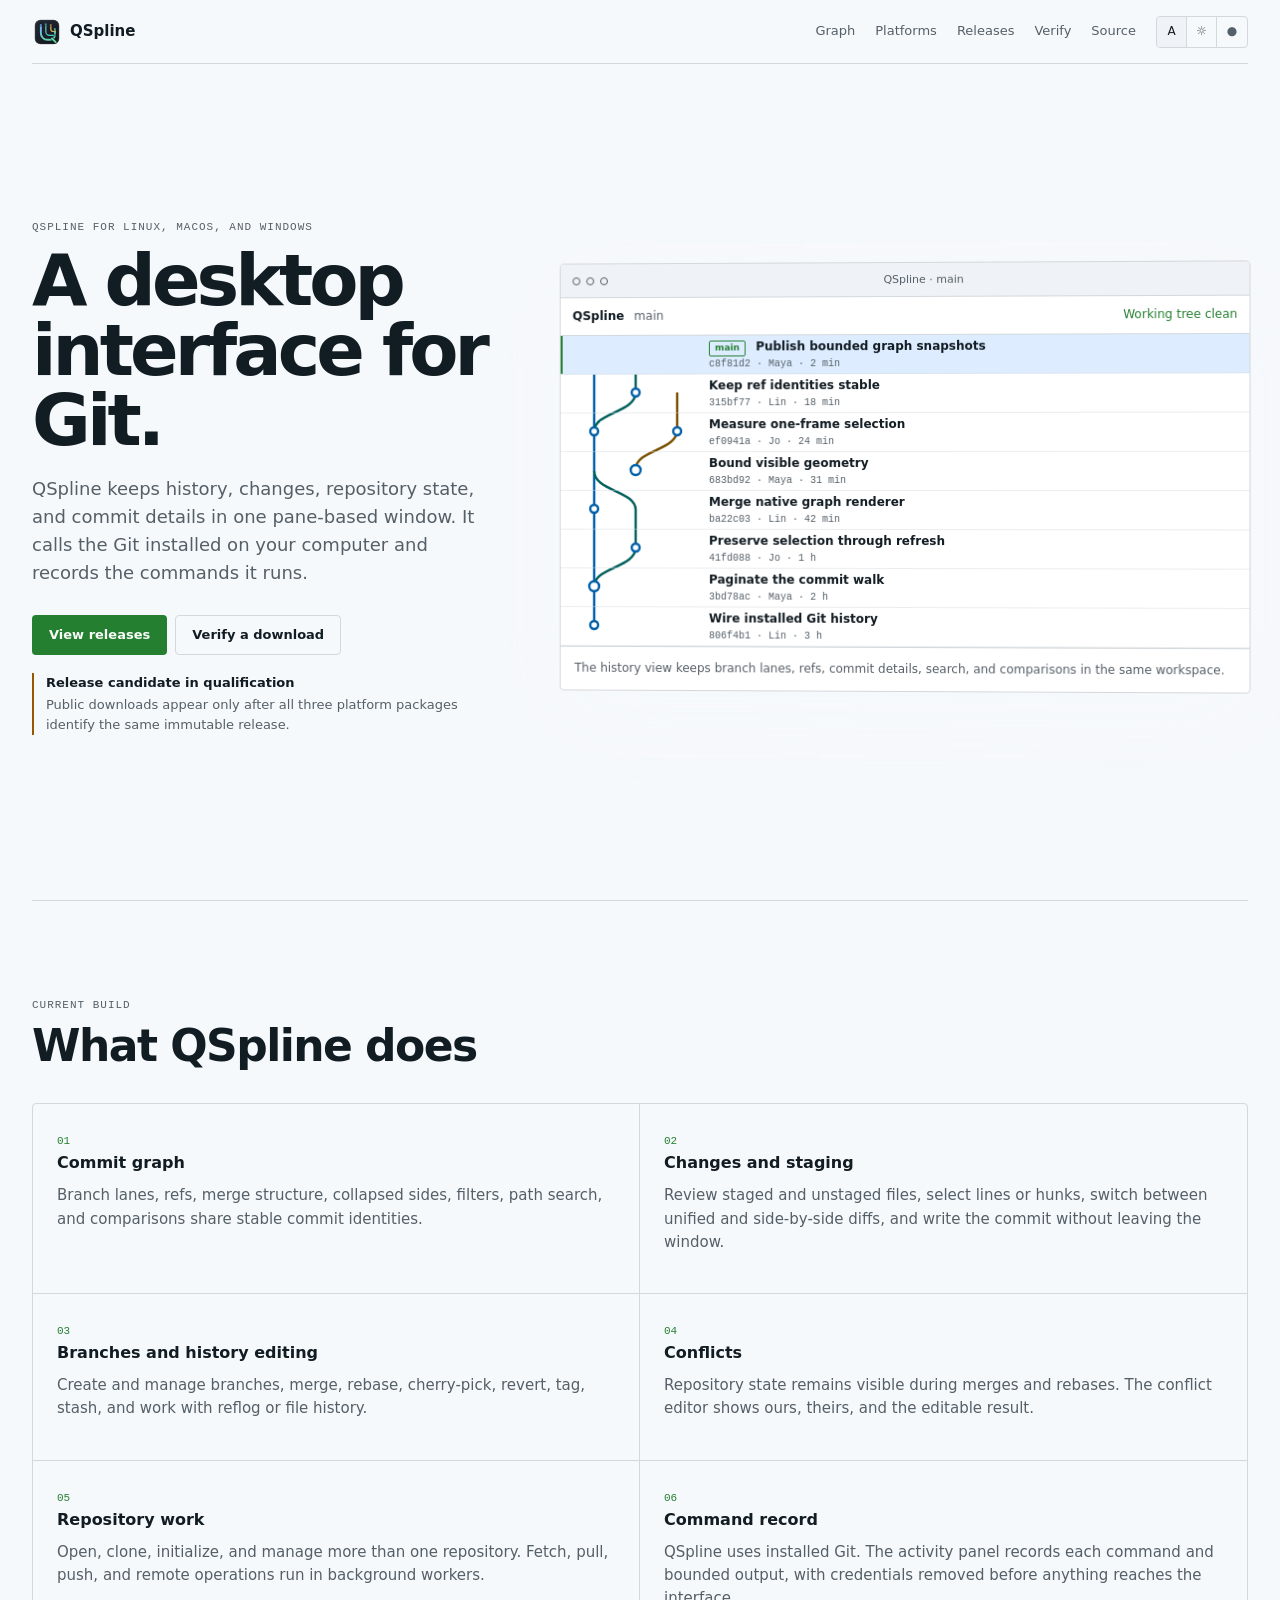
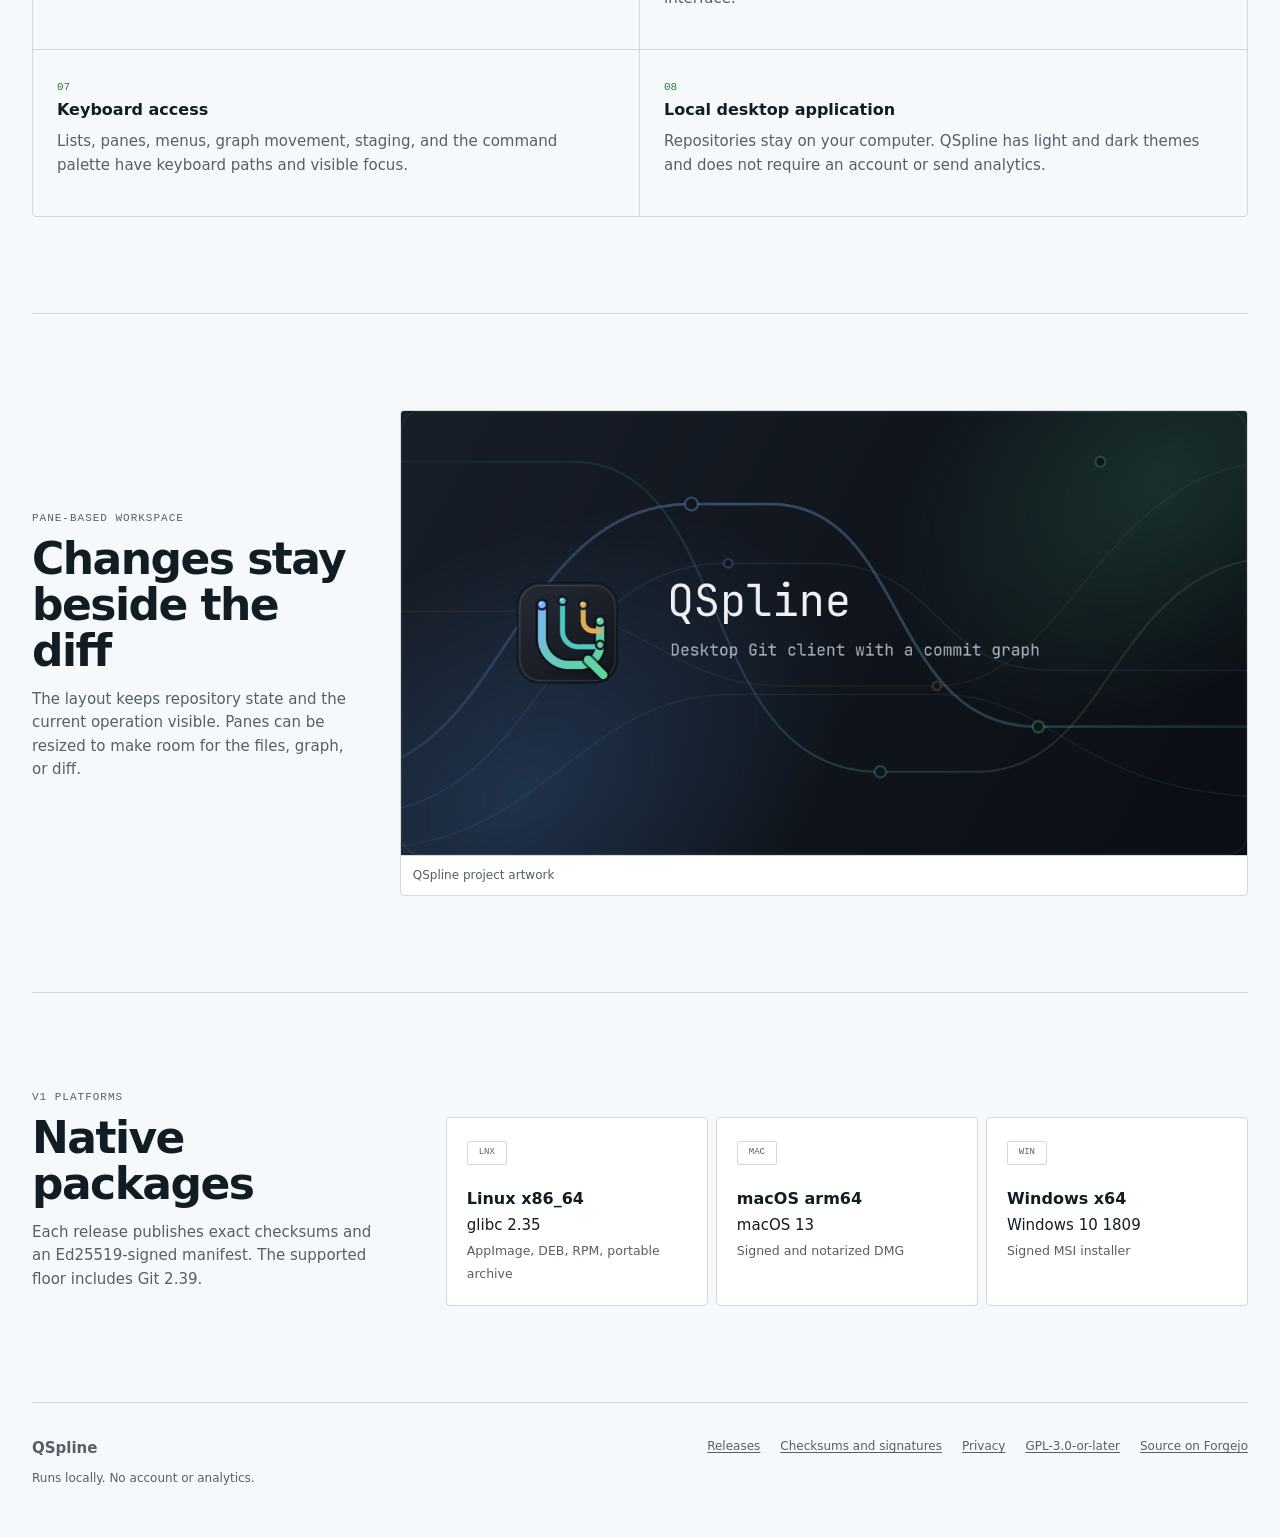
==== commit 2c28ff51: "Sync QSpline website from Forgejo" ====
--- a/website/index.html
+++ b/website/index.html
@@ -43,8 +43,8 @@
   <main id="content">
     <section class="hero" aria-labelledby="hero-title">
       <div class="hero-copy">
-        <p class="kicker">Desktop Git client for Linux, macOS, and Windows</p>
-        <h1 id="hero-title">A Git GUI built around the graph.</h1>
+        <p class="kicker">QSpline for Linux, macOS, and Windows</p>
+        <h1 id="hero-title">A desktop interface for Git.</h1>
         <p class="lede">QSpline keeps history, changes, repository state, and commit details in one pane-based window. It calls the Git installed on your computer and records the commands it runs.</p>
         <div class="hero-actions">
           <a class="button primary" href="releases.html" data-download-link>View releases</a>
@@ -98,8 +98,8 @@
     </section>
 
     <section class="workspace-shot" aria-labelledby="workspace-title">
-      <div><p class="kicker">Pane-based workspace</p><h2 id="workspace-title">Changes stay beside the diff</h2><p>The layout favors persistent information over page changes and transient messages. Panes can be resized, but repository state and the current operation remain in view.</p></div>
-      <figure><img src="assets/qspline-workspace-dark.png" width="1440" height="900" loading="lazy" alt="QSpline Changes view with repository sidebar, staged and unstaged files, diff pane, and persistent operation banners"><figcaption>Current Linux development build</figcaption></figure>
+      <div><p class="kicker">Pane-based workspace</p><h2 id="workspace-title">Changes stay beside the diff</h2><p>The layout keeps repository state and the current operation visible. Panes can be resized to make room for the files, graph, or diff.</p></div>
+      <figure><img src="assets/brand/qspline-feature.png" width="1200" height="630" loading="lazy" alt="QSpline icon and name on a dark background with curved commit lanes"><figcaption>QSpline project artwork</figcaption></figure>
     </section>
 
     <section class="platforms" id="platforms" aria-labelledby="platforms-title">
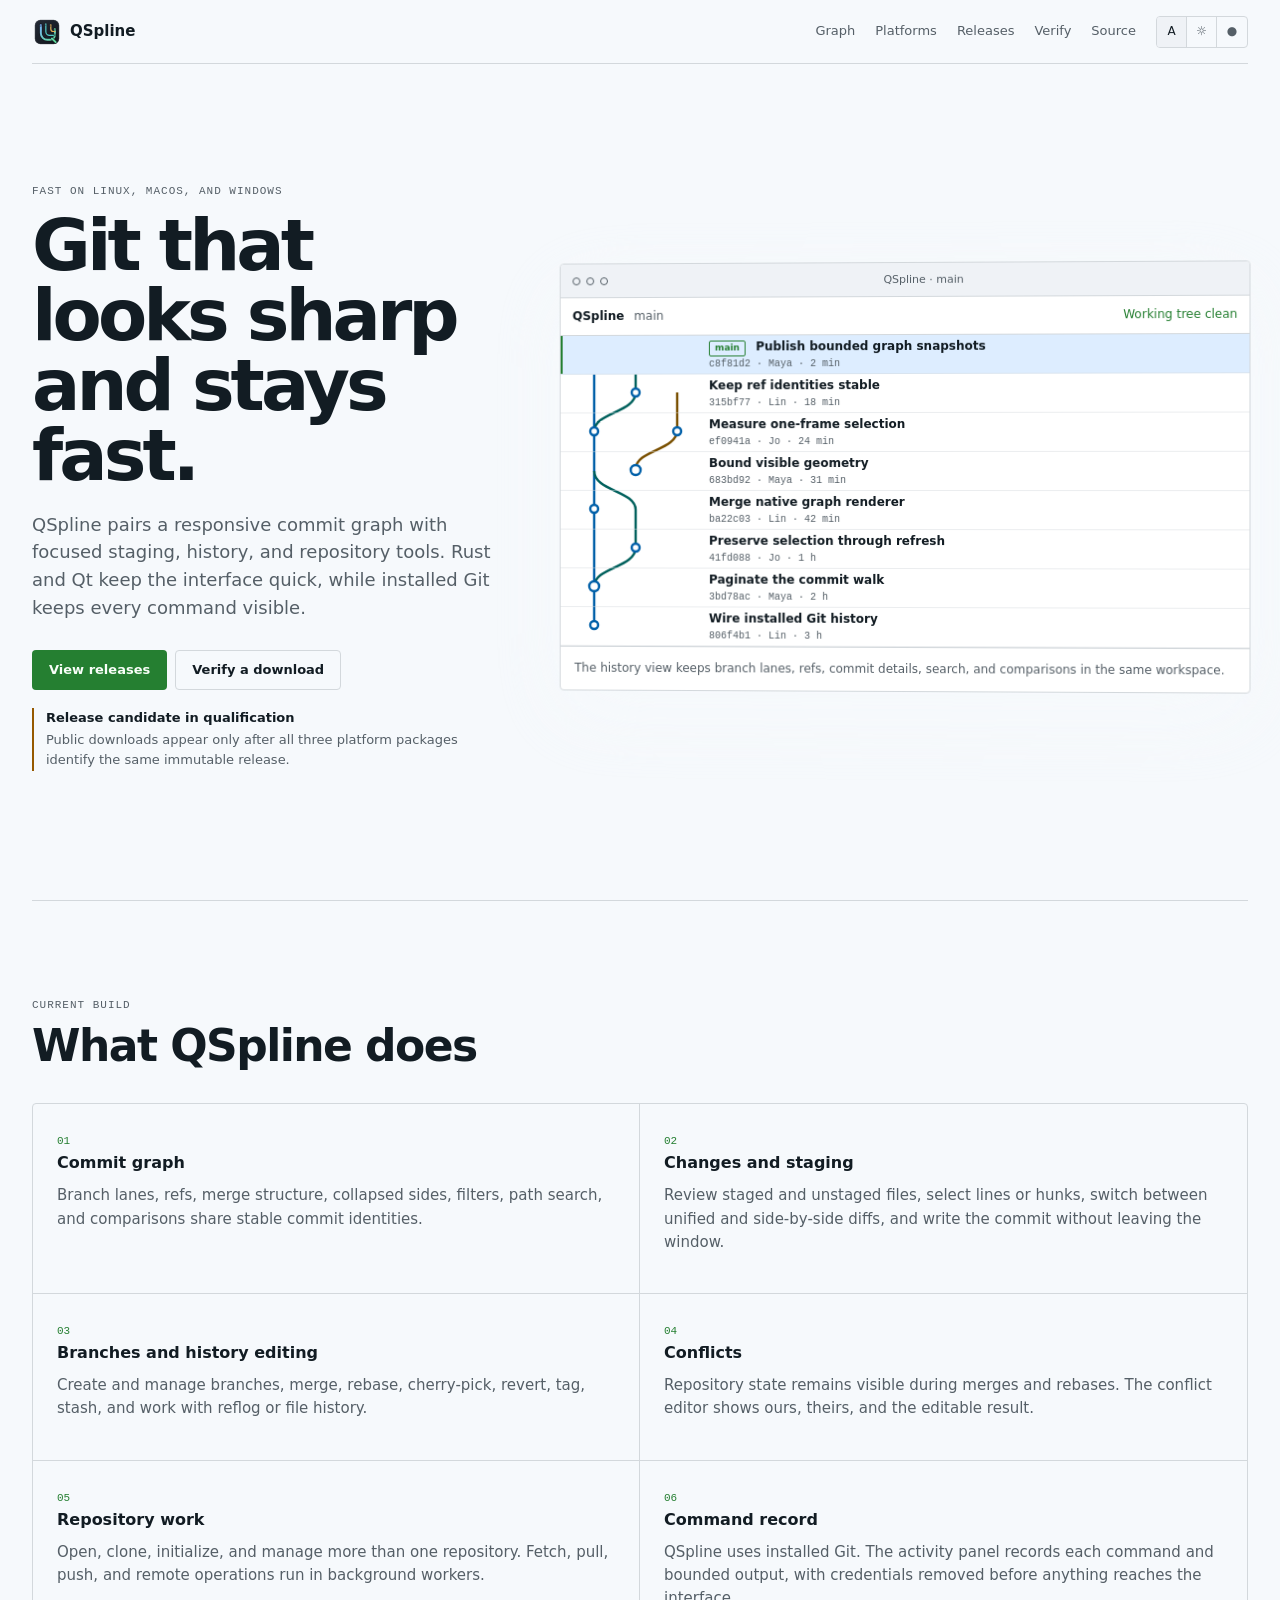
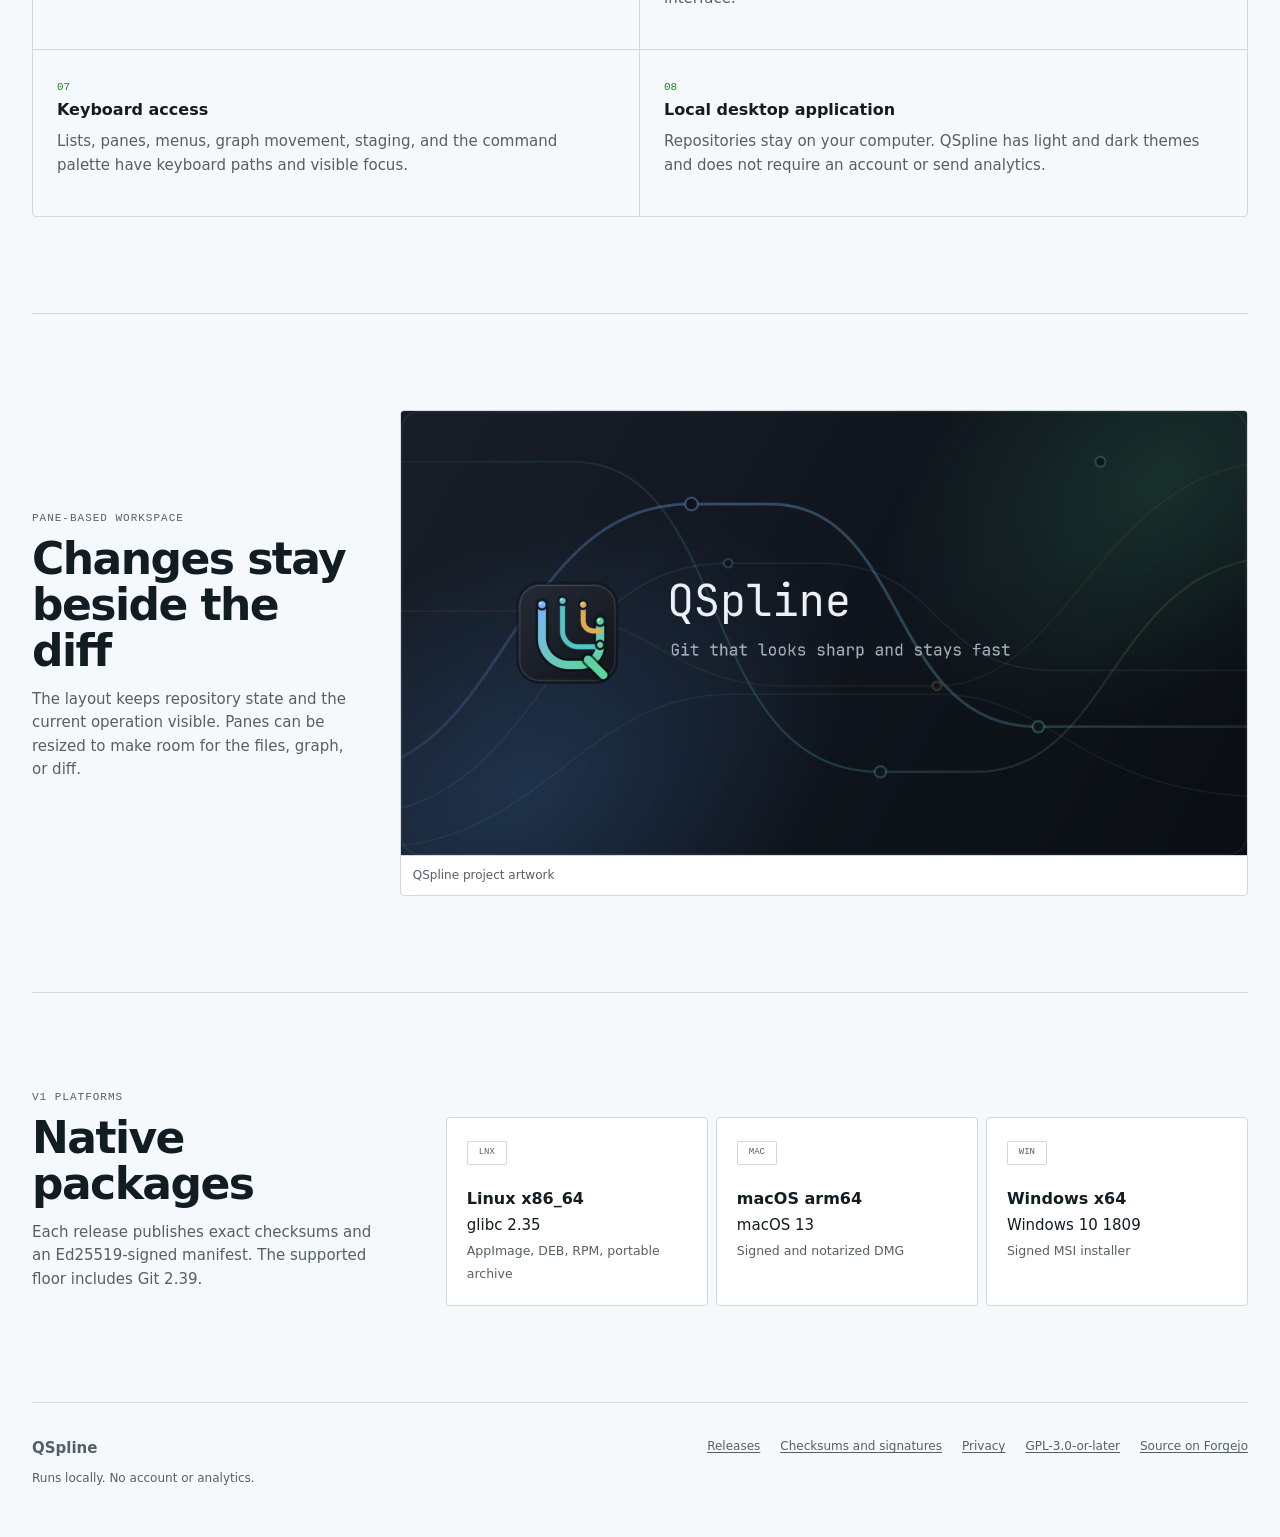
==== commit c49d5890: "Sync QSpline website from Forgejo" ====
--- a/website/index.html
+++ b/website/index.html
@@ -3,15 +3,15 @@
 <head>
   <meta charset="utf-8">
   <meta name="viewport" content="width=device-width, initial-scale=1">
-  <meta name="description" content="QSpline is a desktop Git client built around a commit graph, persistent panes, and installed Git.">
+  <meta name="description" content="QSpline is a fast, polished Git client for Linux, macOS, and Windows, with a responsive commit graph and transparent Git operations.">
   <meta name="color-scheme" content="light dark">
   <meta name="theme-color" content="#11151c" media="(prefers-color-scheme: dark)">
   <meta name="theme-color" content="#f7f8fa" media="(prefers-color-scheme: light)">
-  <meta property="og:title" content="QSpline · Desktop Git client">
-  <meta property="og:description" content="A desktop Git client built around a commit graph, persistent panes, and installed Git.">
+  <meta property="og:title" content="QSpline · Fast, cross-platform Git client">
+  <meta property="og:description" content="Git that looks sharp and stays fast, on Linux, macOS, and Windows.">
   <meta property="og:type" content="website">
   <meta property="og:image" content="assets/brand/qspline-feature.png">
-  <title>QSpline · Desktop Git client</title>
+  <title>QSpline · Fast, cross-platform Git client</title>
   <link rel="icon" href="assets/brand/qspline-icon.svg" type="image/svg+xml">
   <link rel="icon" href="assets/brand/favicon-32.png" sizes="32x32" type="image/png">
   <link rel="apple-touch-icon" href="assets/brand/apple-touch-icon.png" sizes="180x180">
@@ -43,9 +43,9 @@
   <main id="content">
     <section class="hero" aria-labelledby="hero-title">
       <div class="hero-copy">
-        <p class="kicker">QSpline for Linux, macOS, and Windows</p>
-        <h1 id="hero-title">A desktop interface for Git.</h1>
-        <p class="lede">QSpline keeps history, changes, repository state, and commit details in one pane-based window. It calls the Git installed on your computer and records the commands it runs.</p>
+        <p class="kicker">Fast on Linux, macOS, and Windows</p>
+        <h1 id="hero-title">Git that looks sharp and stays fast.</h1>
+        <p class="lede">QSpline pairs a responsive commit graph with focused staging, history, and repository tools. Rust and Qt keep the interface quick, while installed Git keeps every command visible.</p>
         <div class="hero-actions">
           <a class="button primary" href="releases.html" data-download-link>View releases</a>
           <a class="button quiet" href="releases.html#verify">Verify a download</a>
@@ -99,7 +99,7 @@
 
     <section class="workspace-shot" aria-labelledby="workspace-title">
       <div><p class="kicker">Pane-based workspace</p><h2 id="workspace-title">Changes stay beside the diff</h2><p>The layout keeps repository state and the current operation visible. Panes can be resized to make room for the files, graph, or diff.</p></div>
-      <figure><img src="assets/brand/qspline-feature.png" width="1200" height="630" loading="lazy" alt="QSpline icon and name on a dark background with curved commit lanes"><figcaption>QSpline project artwork</figcaption></figure>
+      <figure><img src="assets/brand/qspline-feature.png" width="1200" height="630" loading="lazy" alt="QSpline icon and name with the message Git that looks sharp and stays fast on a dark background with curved commit lanes"><figcaption>QSpline project artwork</figcaption></figure>
     </section>
 
     <section class="platforms" id="platforms" aria-labelledby="platforms-title">
